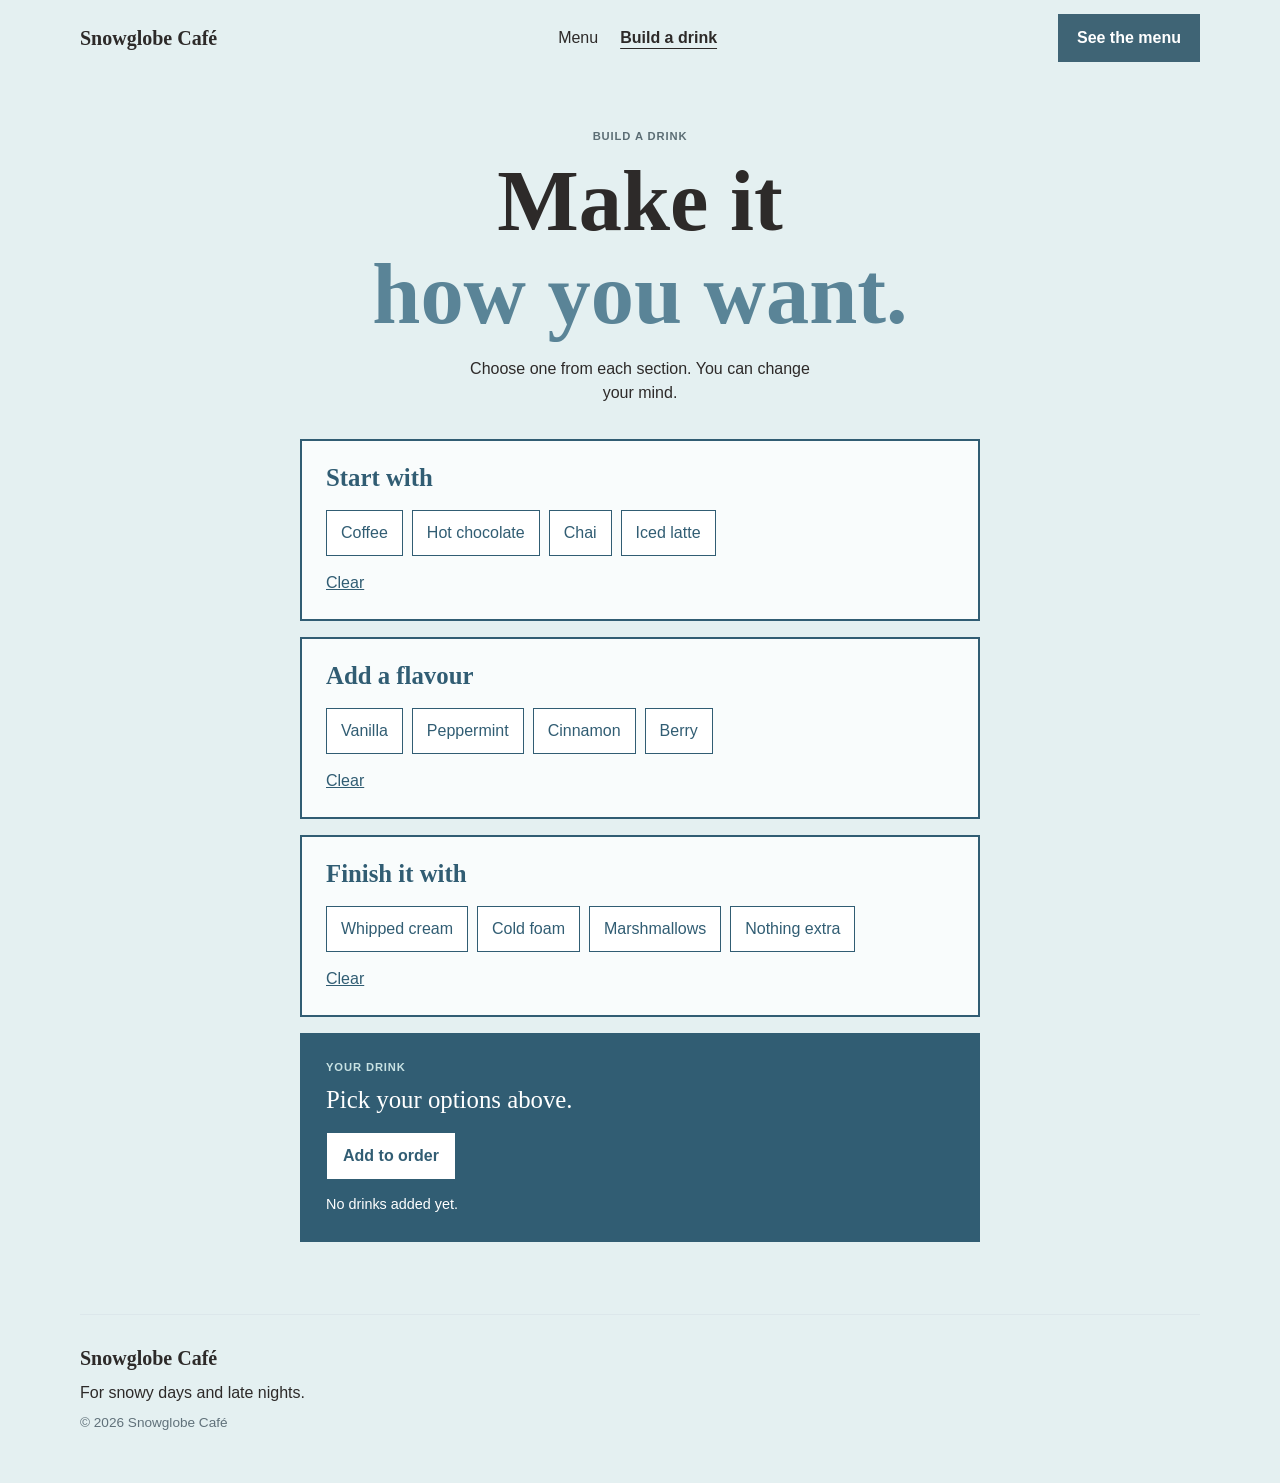
==== build.html @ c682e5c0 "commit i lost track" ====
<!doctype html>
<html lang="en">
<head>
  <meta charset="utf-8">
  <meta name="viewport" content="width=device-width, initial-scale=1">
  <meta name="description" content="Build a drink at Snowglobe Caf&eacute;.">
  <title>Build a drink | Snowglobe Caf&eacute;</title>
  <link rel="stylesheet" href="style.css">
</head>

<body class="build-page">
  <header class="navbar">
    <a class="logo" href="index.html">Snowglobe Caf&eacute;</a>
    <nav aria-label="Primary navigation">
      <a href="explore.html">Menu</a>
      <a class="active" href="build.html">Build a drink</a>
    </nav>
    <a class="nav-button" href="explore.html">See the menu</a>
  </header>

  <main class="builder">
    <section class="builder-header" aria-labelledby="builder-title">
      <p class="eyebrow">Build a drink</p>
      <h1 id="builder-title">Make it<br><span>how you want.</span></h1>
      <p>Choose one from each section. You can change your mind.</p>
    </section>

    <section class="choice-card" data-choice-group="base">
      <h2>Start with</h2>
      <div class="choice-row">
        <button class="choice-option" type="button" data-choice="Coffee">Coffee</button>
        <button class="choice-option" type="button" data-choice="Hot chocolate">Hot chocolate</button>
        <button class="choice-option" type="button" data-choice="Chai">Chai</button>
        <button class="choice-option" type="button" data-choice="Iced latte">Iced latte</button>
      </div>
      <button class="clear-selection" type="button">Clear</button>
    </section>

    <section class="choice-card" data-choice-group="flavour">
      <h2>Add a flavour</h2>
      <div class="choice-row">
        <button class="choice-option" type="button" data-choice="Vanilla">Vanilla</button>
        <button class="choice-option" type="button" data-choice="Peppermint">Peppermint</button>
        <button class="choice-option" type="button" data-choice="Cinnamon">Cinnamon</button>
        <button class="choice-option" type="button" data-choice="Berry">Berry</button>
      </div>
      <button class="clear-selection" type="button">Clear</button>
    </section>

    <section class="choice-card" data-choice-group="finish">
      <h2>Finish it with</h2>
      <div class="choice-row">
        <button class="choice-option" type="button" data-choice="Whipped cream">Whipped cream</button>
        <button class="choice-option" type="button" data-choice="Cold foam">Cold foam</button>
        <button class="choice-option" type="button" data-choice="Marshmallows">Marshmallows</button>
        <button class="choice-option" type="button" data-choice="Nothing extra">Nothing extra</button>
      </div>
      <button class="clear-selection" type="button">Clear</button>
    </section>

    <section class="order-card" aria-live="polite">
      <p class="eyebrow">Your drink</p>
      <p class="order-summary">Pick your options above.</p>
      <button id="place-order" type="button">Add to order</button>
      <p id="order-count">No drinks added yet.</p>
    </section>
  </main>

  <footer>
    <a class="footer-logo" href="index.html">Snowglobe Caf&eacute;</a>
    <p>For snowy days and late nights.</p>
    <p class="copyright">&copy; 2026 Snowglobe Caf&eacute;</p>
  </footer>

  <script src="script.js"></script>
</body>
</html>
---- style.css ----
* {
  box-sizing: border-box;
}

body {
  margin: 0;
  color: #2d2a29;
  background: #f7f3ee;
  font-family: "Trebuchet MS", "Segoe UI", Arial, sans-serif;
  line-height: 1.5;
}

a {
  color: inherit;
}

.navbar,
.hero,
.page-header,
.menu-filter,
.menu-grid,
.intro,
.features,
.cta,
.build-cta,
footer {
  width: min(1120px, calc(100% - 40px));
  margin-inline: auto;
}

.navbar {
  min-height: 76px;
  display: flex;
  align-items: center;
  justify-content: space-between;
  gap: 24px;
}

.page-header {
  padding-top: 28px;
  padding-bottom: 12px;
}

.logo,
.footer-logo {
  font-family: Georgia, serif;
  font-size: 1.25rem;
  font-weight: 700;
  text-decoration: none;
}

nav { display: flex; gap: 22px; }
nav a { text-decoration: none; }
nav a.active { font-weight: 700; text-decoration: underline; text-underline-offset: 5px; }

.nav-button,
.primary-button {
  display: inline-block;
  padding: 11px 18px;
  color: #fff;
  background: #3f6475;
  border: 1px solid #3f6475;
  font-weight: 700;
  text-decoration: none;
}

.eyebrow,
.drink-category {
  margin: 0 0 10px;
  color: #5b6d74;
  font-size: .7rem;
  font-weight: 700;
  letter-spacing: .08em;
  text-transform: uppercase;
}

.hero,
.page-header {
  padding-block: 80px 56px;
}

.hero { display: grid; grid-template-columns: 1.2fr .8fr; gap: 56px; align-items: center; }
h1, h2, h3 { font-family: Georgia, serif; line-height: 1.08; }
h1 { margin: 0; font-size: clamp(2.4rem, 5vw, 5.5rem); }
h1 span { color: #5a8497; }
.page-header h1 {
  line-height: .95;
  letter-spacing: -.05em;
}
.page-header .eyebrow {
  letter-spacing: .12em;
  font-size: .72rem;
}
.page-header > p:last-child {
  max-width: 700px;
  font-size: clamp(1.1rem, 1.6vw, 1.5rem);
  line-height: 1.35;
}
.hero-description { max-width: 510px; font-size: 1.08rem; }
.hero-buttons { display: flex; flex-wrap: wrap; gap: 18px; margin-top: 26px; align-items: center; }
.secondary-button { font-weight: 700; text-decoration: none; }
.snow-globe { padding: 18px; border: 1px solid #dce7eb; }
.drink-card { background: #fff; overflow: hidden; }
.drink-info { padding: 20px; }
.drink-info h2 { margin: 0 0 14px; }

.drink-image img,
.feature-card img {
  aspect-ratio: 1 / 1;
  display: block;
  object-fit: cover;
}

.drink-image img {
  width: min(220px, 100%);
}

.feature-card img {
  width: 150px;
  max-width: 100%;
}

.page-header { padding-bottom: 28px; }
.page-header h1 { margin-bottom: 20px; }
.menu-filter { display: flex; flex-wrap: wrap; gap: 10px; padding-block: 24px 34px; }
.filter-button { padding: 9px 15px; border: 1px solid #cabfb6; color: #3a4d57; background: #f3eee8; font: inherit; cursor: pointer; }
.filter-button.active, .filter-button:hover { color: #fff; background: #3f6475; border-color: #3f6475; }

.menu-layout { display: grid; grid-template-columns: minmax(0, 1fr) 290px; gap: 24px; align-items: start; }
.menu-grid { display: grid; grid-template-columns: repeat(2, minmax(0, 1fr)); gap: 20px; }
.menu-card { overflow: hidden; border: 1px solid #d8d0c7; background: #fffaf6; }
.menu-card[hidden] { display: none; }
.menu-card > img { display: block; width: 100%; aspect-ratio: 1 / 1; object-fit: cover; }
.menu-card-content { padding: 18px; }
.drink-title { display: flex; justify-content: space-between; gap: 12px; align-items: baseline; }
.drink-title h2 { margin: 0; font-size: 1.35rem; }
.drink-title strong { white-space: nowrap; color: #355d6a; }
.menu-card-content > p:last-child { margin-bottom: 0; font-size: .95rem; }
.select-button {
  margin-top: 14px; width: 100%; border: 0; background: #e8ddd1; color: #2d2a29; padding: 10px 12px; font: inherit; font-weight: 700; cursor: pointer;
}
.select-button:hover { background: #dcc8b6; }
.cart-panel {
  position: sticky; top: 20px; padding: 22px 18px; border: 1px solid #d8d0c7; background: #f1e9e1;
}
.cart-panel h2 { margin-top: 0; margin-bottom: 16px; font-size: 1.6rem; }
.cart-list { list-style: none; margin: 0 0 18px; padding: 0; display: grid; gap: 10px; }
.cart-list li { display: flex; justify-content: space-between; gap: 12px; padding-bottom: 10px; border-bottom: 1px solid #d8d0c7; }
.cart-list li:last-child { border-bottom: 0; }
.empty-cart { color: #60717a; }
.cart-item-name { font-weight: 700; }
.cart-total { display: flex; justify-content: space-between; align-items: center; margin: 18px 0; padding-top: 12px; border-top: 1px solid #d8d0c7; font-size: 1.05rem; }
.cart-button { width: 100%; border: 0; text-align: center; }

.build-cta, .cta { margin-block: 80px; padding: 46px; color: #fff; background: #315d73; }
.build-cta .eyebrow { color: #d6ecf3; }
.build-cta h2 { margin: 0; font-size: clamp(2rem, 4vw, 3rem); }
.build-cta > p:not(.eyebrow) { max-width: 500px; }
.build-cta .primary-button { margin-top: 12px; color: #315d73; background: #fff; }

footer { padding-block: 28px 42px; border-top: 1px solid #dce7eb; }
footer p { margin: 8px 0; }
.copyright { color: #60717a; font-size: .85rem; }

.build-page { background: #e4f0f1; }
.builder { width: min(680px, calc(100% - 40px)); margin: 0 auto; padding-block: 52px 72px; }
.builder-header { text-align: center; margin-bottom: 34px; }
.builder-header h1 { margin-bottom: 16px; font-size: clamp(3rem, 8vw, 5.4rem); }
.builder-header > p:last-child { margin-inline: auto; max-width: 360px; }
.choice-card,
.order-card { padding: 24px; border: 2px solid #315d73; background: #f9fcfc; }
.choice-card + .choice-card,
.choice-card + .order-card { margin-top: 16px; }
.choice-card h2 { margin: 0 0 18px; color: #315d73; font-size: 1.55rem; }
.choice-row { display: flex; flex-wrap: wrap; gap: 9px; }
.choice-option,
.clear-selection,
#place-order { border: 1px solid #315d73; font: inherit; cursor: pointer; }
.choice-option { padding: 10px 14px; color: #315d73; background: #fff; }
.choice-option:hover,
.choice-option.selected { color: #fff; background: #315d73; }
.clear-selection { margin-top: 15px; padding: 0; border: 0; color: #315d73; background: transparent; text-decoration: underline; }
.order-card { margin-top: 16px; color: #fff; background: #315d73; }
.order-card .eyebrow { color: #c8e2e3; }
.order-summary { margin: 0 0 18px; font-family: Georgia, serif; font-size: 1.55rem; line-height: 1.15; }
#place-order { padding: 11px 16px; color: #315d73; background: #fff; font-weight: 700; }
#order-count { margin: 14px 0 0; font-size: .9rem; }

.intro,
.features { padding-block: 64px; }

.intro { border-top: 1px solid #dce7eb; }
.intro h2 { margin: 0; font-size: clamp(2rem, 4vw, 3rem); }
.intro > p:not(.eyebrow) { max-width: 570px; }
.intro a { color: #315d73; font-weight: 700; }

.features { display: grid; grid-template-columns: repeat(3, 1fr); gap: 32px; border-top: 1px solid #dce7eb; }
.section-heading { grid-column: 1 / -1; }
.section-heading h2 { margin: 0; font-size: clamp(2rem, 4vw, 3rem); }
.feature-card { border-top: 2px solid #315d73; padding-top: 16px; }
.feature-card h3 { margin: 0 0 14px; font-size: 1.4rem; }
.feature-card img { margin-bottom: 14px; }

@media (max-width: 800px) {
  .hero { grid-template-columns: 1fr; gap: 30px; }
  .menu-grid { grid-template-columns: repeat(2, 1fr); }
  .features { grid-template-columns: repeat(2, 1fr); }
}

@media (max-width: 560px) {
  .navbar { flex-wrap: wrap; padding-block: 18px; }
  nav { order: 3; width: 100%; }
  .nav-button { margin-left: auto; }
  .hero, .page-header { padding-block: 46px 32px; }
  .menu-grid { grid-template-columns: 1fr; }
  .features { grid-template-columns: 1fr; }
  .build-cta, .cta { margin-block: 48px; padding: 30px; }
  .builder { padding-top: 28px; }
}
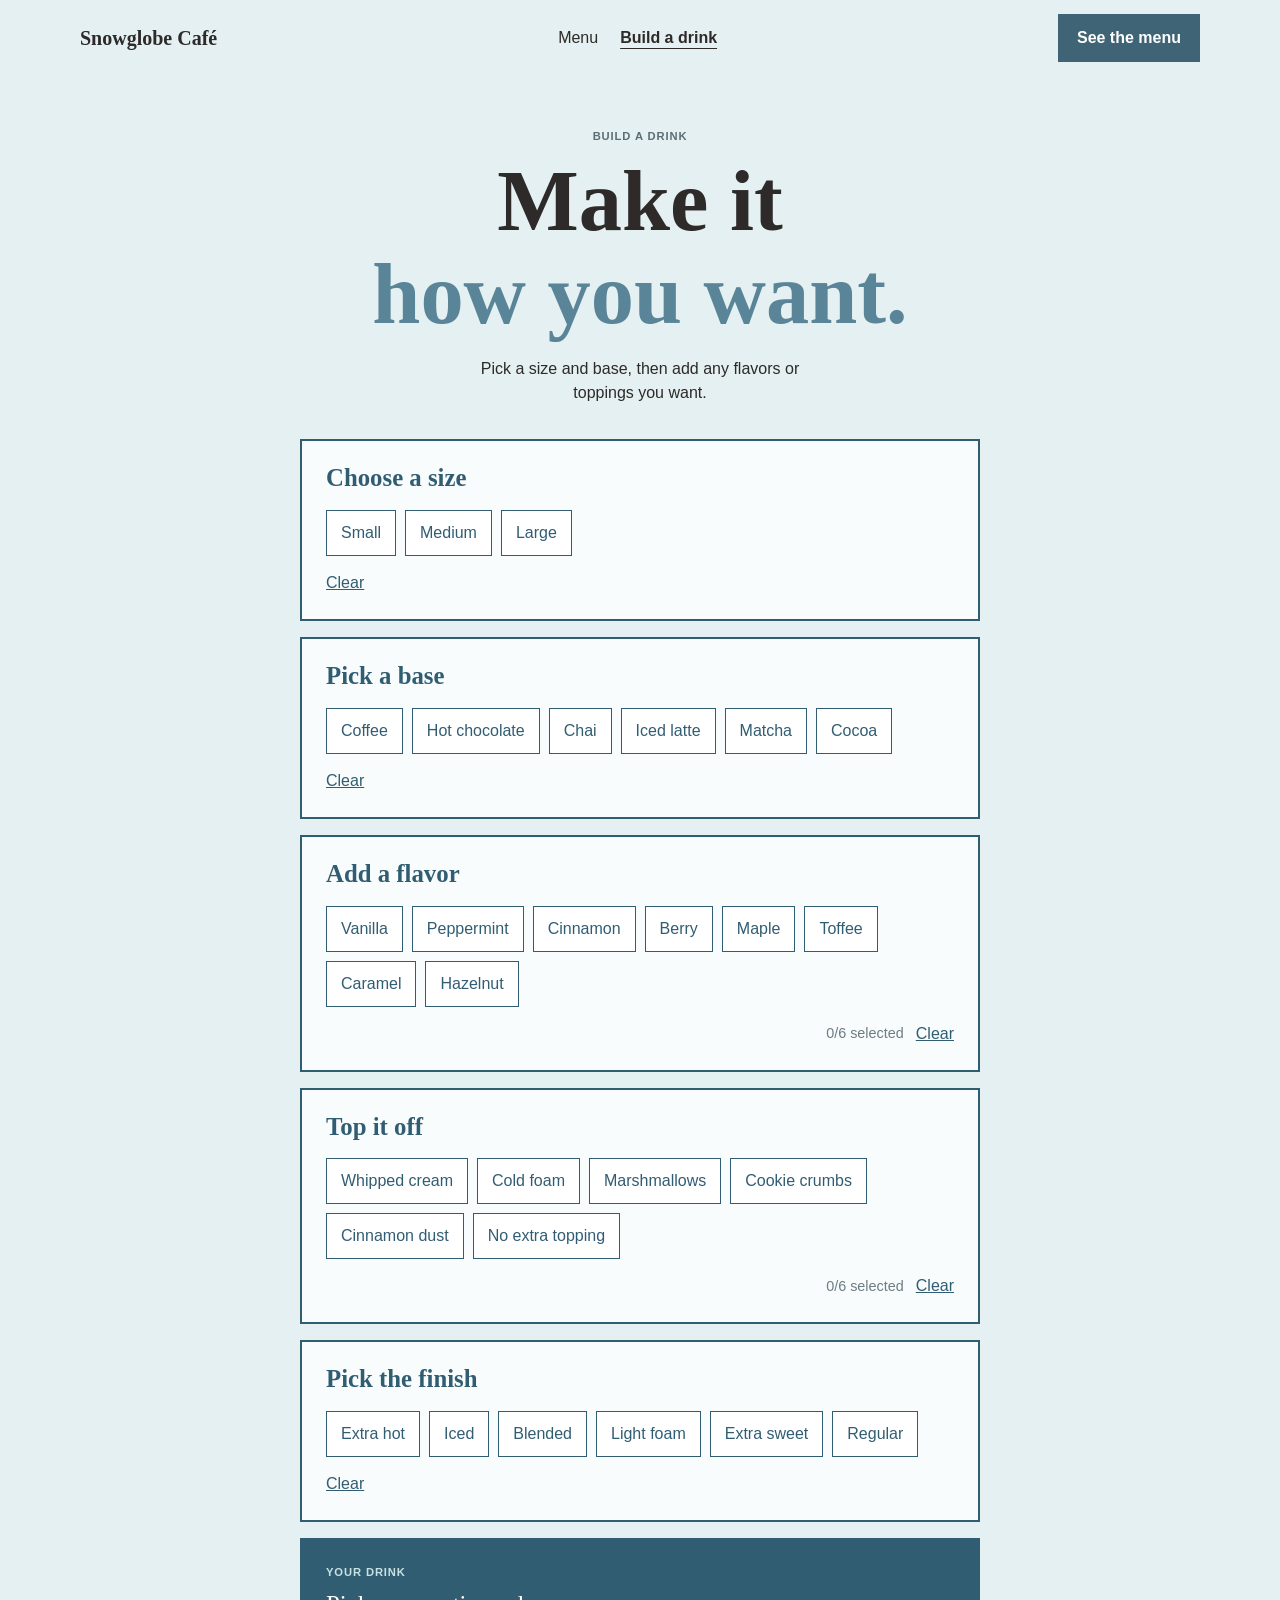
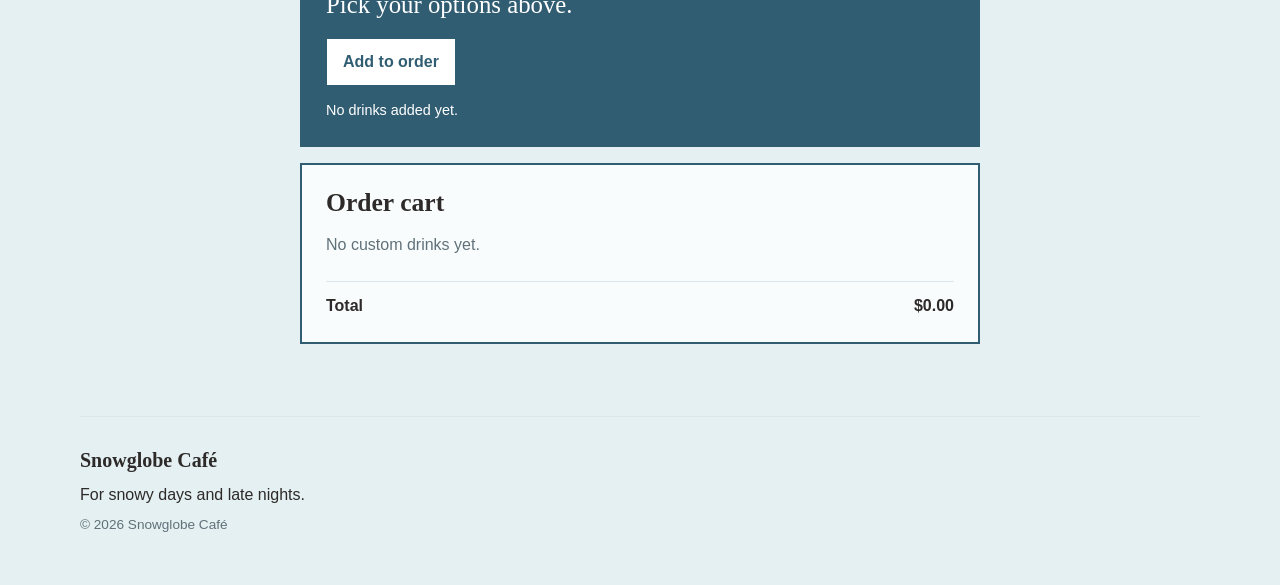
==== commit d0d55353: "finished build page i hope" ====
--- a/build.html
+++ b/build.html
@@ -22,38 +22,75 @@
     <section class="builder-header" aria-labelledby="builder-title">
       <p class="eyebrow">Build a drink</p>
       <h1 id="builder-title">Make it<br><span>how you want.</span></h1>
-      <p>Choose one from each section. You can change your mind.</p>
+      <p>Pick a size and base, then add any flavors or toppings you want.</p>
+    </section>
+
+    <section class="choice-card" data-choice-group="size">
+      <h2>Choose a size</h2>
+      <div class="choice-row">
+        <button class="choice-option" type="button" data-choice="Small">Small</button>
+        <button class="choice-option" type="button" data-choice="Medium">Medium</button>
+        <button class="choice-option" type="button" data-choice="Large">Large</button>
+      </div>
+      <button class="clear-selection" type="button">Clear</button>
     </section>
 
     <section class="choice-card" data-choice-group="base">
-      <h2>Start with</h2>
+      <h2>Pick a base</h2>
       <div class="choice-row">
         <button class="choice-option" type="button" data-choice="Coffee">Coffee</button>
         <button class="choice-option" type="button" data-choice="Hot chocolate">Hot chocolate</button>
         <button class="choice-option" type="button" data-choice="Chai">Chai</button>
         <button class="choice-option" type="button" data-choice="Iced latte">Iced latte</button>
+        <button class="choice-option" type="button" data-choice="Matcha">Matcha</button>
+        <button class="choice-option" type="button" data-choice="Cocoa">Cocoa</button>
       </div>
       <button class="clear-selection" type="button">Clear</button>
     </section>
 
     <section class="choice-card" data-choice-group="flavour">
-      <h2>Add a flavour</h2>
+      <h2>Add a flavor</h2>
       <div class="choice-row">
         <button class="choice-option" type="button" data-choice="Vanilla">Vanilla</button>
         <button class="choice-option" type="button" data-choice="Peppermint">Peppermint</button>
         <button class="choice-option" type="button" data-choice="Cinnamon">Cinnamon</button>
         <button class="choice-option" type="button" data-choice="Berry">Berry</button>
+        <button class="choice-option" type="button" data-choice="Maple">Maple</button>
+        <button class="choice-option" type="button" data-choice="Toffee">Toffee</button>
+        <button class="choice-option" type="button" data-choice="Caramel">Caramel</button>
+        <button class="choice-option" type="button" data-choice="Hazelnut">Hazelnut</button>
       </div>
-      <button class="clear-selection" type="button">Clear</button>
+      <div class="choice-actions">
+        <span class="selection-count" aria-live="polite">0/6 selected</span>
+        <button class="clear-selection" type="button">Clear</button>
+      </div>
     </section>
 
-    <section class="choice-card" data-choice-group="finish">
-      <h2>Finish it with</h2>
+    <section class="choice-card" data-choice-group="topping">
+      <h2>Top it off</h2>
       <div class="choice-row">
         <button class="choice-option" type="button" data-choice="Whipped cream">Whipped cream</button>
         <button class="choice-option" type="button" data-choice="Cold foam">Cold foam</button>
         <button class="choice-option" type="button" data-choice="Marshmallows">Marshmallows</button>
-        <button class="choice-option" type="button" data-choice="Nothing extra">Nothing extra</button>
+        <button class="choice-option" type="button" data-choice="Cookie crumbs">Cookie crumbs</button>
+        <button class="choice-option" type="button" data-choice="Cinnamon dust">Cinnamon dust</button>
+        <button class="choice-option" type="button" data-choice="No extra topping">No extra topping</button>
+      </div>
+      <div class="choice-actions">
+        <span class="selection-count" aria-live="polite">0/6 selected</span>
+        <button class="clear-selection" type="button">Clear</button>
+      </div>
+    </section>
+
+    <section class="choice-card" data-choice-group="finish">
+      <h2>Pick the finish</h2>
+      <div class="choice-row">
+        <button class="choice-option" type="button" data-choice="Extra hot">Extra hot</button>
+        <button class="choice-option" type="button" data-choice="Iced">Iced</button>
+        <button class="choice-option" type="button" data-choice="Blended">Blended</button>
+        <button class="choice-option" type="button" data-choice="Light foam">Light foam</button>
+        <button class="choice-option" type="button" data-choice="Extra sweet">Extra sweet</button>
+        <button class="choice-option" type="button" data-choice="Regular">Regular</button>
       </div>
       <button class="clear-selection" type="button">Clear</button>
     </section>
@@ -64,6 +101,17 @@
       <button id="place-order" type="button">Add to order</button>
       <p id="order-count">No drinks added yet.</p>
     </section>
+
+    <aside class="custom-cart-panel" aria-live="polite">
+      <h2>Order cart</h2>
+      <ul id="custom-order-list" class="custom-cart-list">
+        <li class="empty-cart">No custom drinks yet.</li>
+      </ul>
+      <div class="custom-cart-total">
+        <span>Total</span>
+        <strong id="custom-order-total">$0.00</strong>
+      </div>
+    </aside>
   </main>
 
   <footer>
@@ -72,6 +120,6 @@
     <p class="copyright">&copy; 2026 Snowglobe Caf&eacute;</p>
   </footer>
 
-  <script src="script.js"></script>
+  <script src="script.js?v=2"></script>
 </body>
 </html>
--- a/style.css
+++ b/style.css
@@ -168,10 +168,14 @@
 .builder-header h1 { margin-bottom: 16px; font-size: clamp(3rem, 8vw, 5.4rem); }
 .builder-header > p:last-child { margin-inline: auto; max-width: 360px; }
 .choice-card,
-.order-card { padding: 24px; border: 2px solid #315d73; background: #f9fcfc; }
+.order-card,
+.custom-cart-panel { padding: 24px; border: 2px solid #315d73; background: #f9fcfc; }
 .choice-card + .choice-card,
-.choice-card + .order-card { margin-top: 16px; }
+.choice-card + .order-card,
+.choice-card + .custom-cart-panel { margin-top: 16px; }
 .choice-card h2 { margin: 0 0 18px; color: #315d73; font-size: 1.55rem; }
+.choice-actions { display: flex; align-items: center; justify-content: flex-end; gap: 12px; margin-top: 15px; }
+.selection-count { color: #6c7d83; font-size: 0.9rem; }
 .choice-row { display: flex; flex-wrap: wrap; gap: 9px; }
 .choice-option,
 .clear-selection,
@@ -180,11 +184,22 @@
 .choice-option:hover,
 .choice-option.selected { color: #fff; background: #315d73; }
 .clear-selection { margin-top: 15px; padding: 0; border: 0; color: #315d73; background: transparent; text-decoration: underline; }
+.choice-actions .clear-selection { margin-top: 0; }
 .order-card { margin-top: 16px; color: #fff; background: #315d73; }
 .order-card .eyebrow { color: #c8e2e3; }
 .order-summary { margin: 0 0 18px; font-family: Georgia, serif; font-size: 1.55rem; line-height: 1.15; }
 #place-order { padding: 11px 16px; color: #315d73; background: #fff; font-weight: 700; }
 #order-count { margin: 14px 0 0; font-size: .9rem; }
+.custom-cart-panel { margin-top: 16px; }
+.custom-cart-panel h2 { margin: 0 0 16px; font-size: 1.6rem; }
+.custom-cart-list { list-style: none; padding: 0; margin: 0 0 14px; display: grid; gap: 10px; }
+.custom-cart-list li { display: flex; justify-content: space-between; align-items: center; gap: 12px; padding-bottom: 10px; border-bottom: 1px solid #dce7eb; }
+.custom-cart-list li:last-child { border-bottom: 0; }
+.custom-cart-item { display: flex; flex-direction: column; gap: 2px; }
+.remove-item {
+  border: 1px solid #315d73; background: transparent; color: #315d73; padding: 4px 8px; font: inherit; cursor: pointer;
+}
+.custom-cart-total { display: flex; justify-content: space-between; align-items: center; padding-top: 12px; border-top: 1px solid #dce7eb; font-weight: 700; }
 
 .intro,
 .features { padding-block: 64px; }
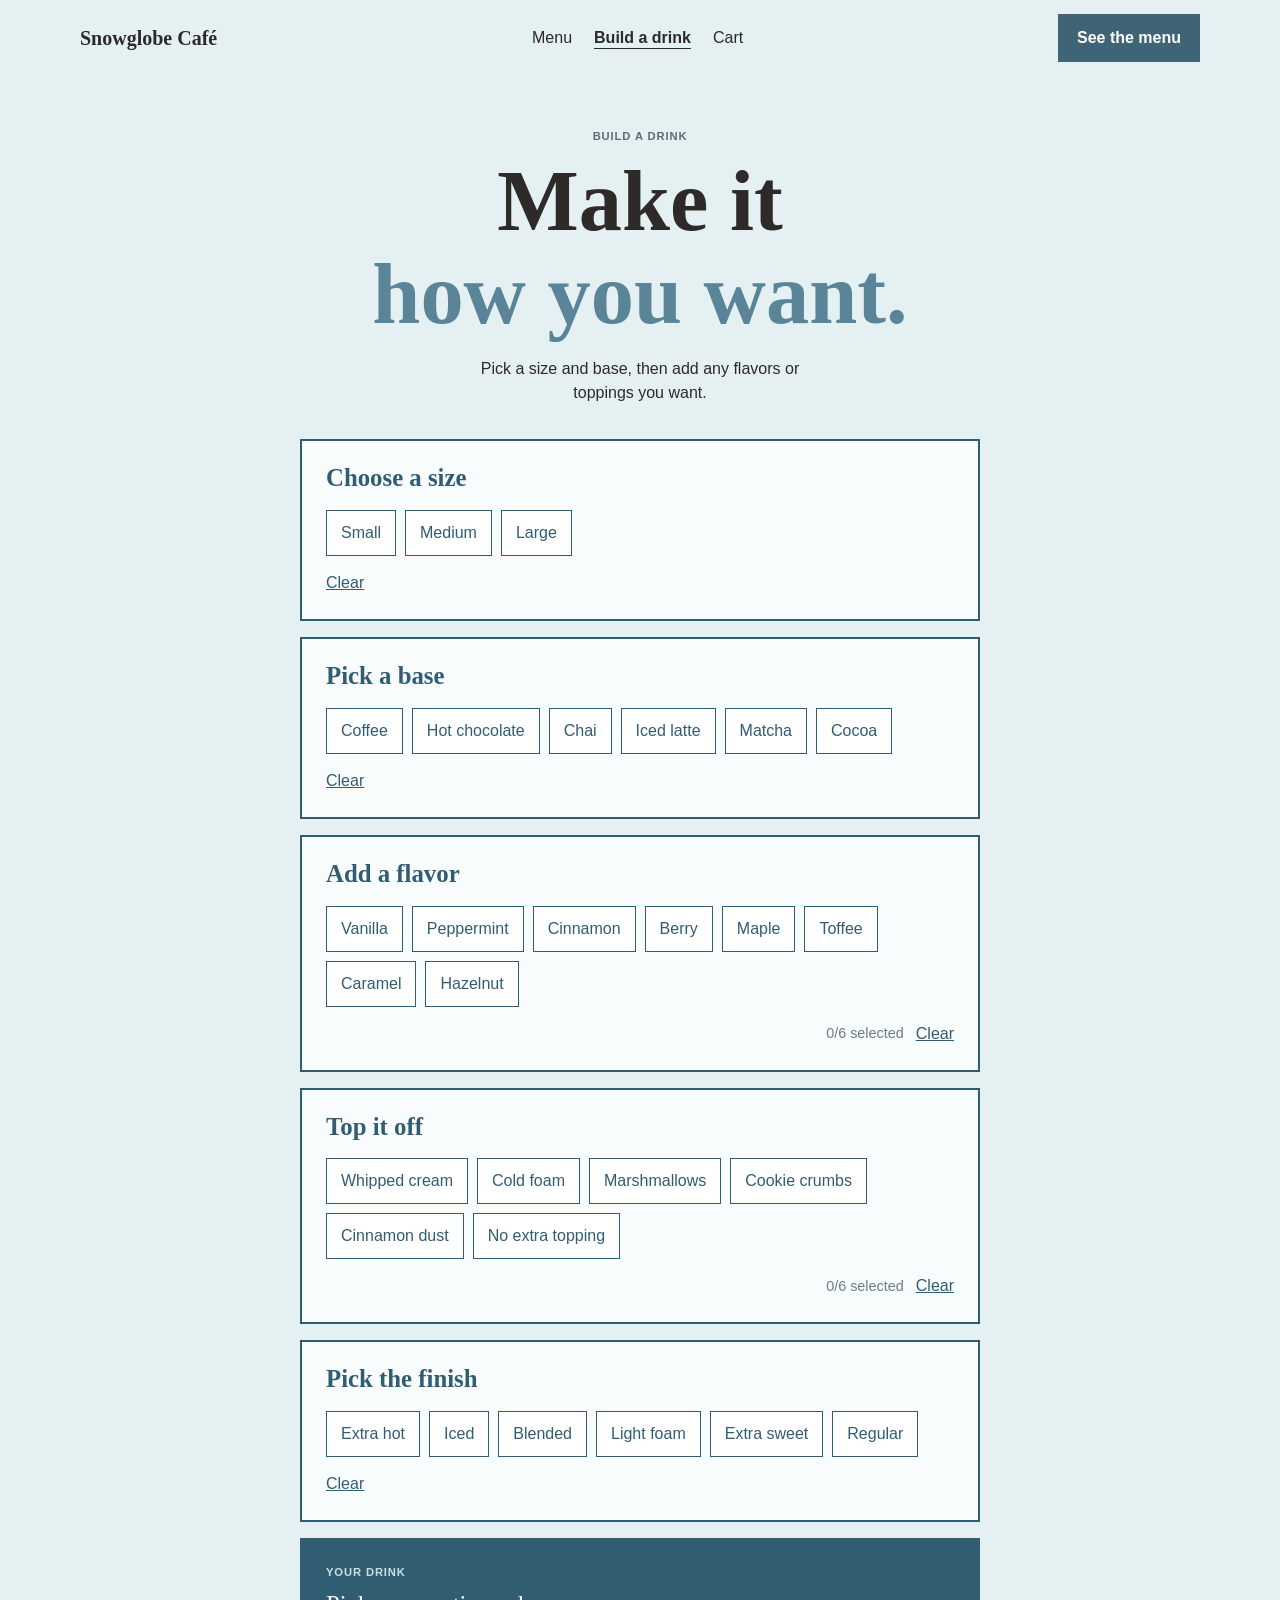
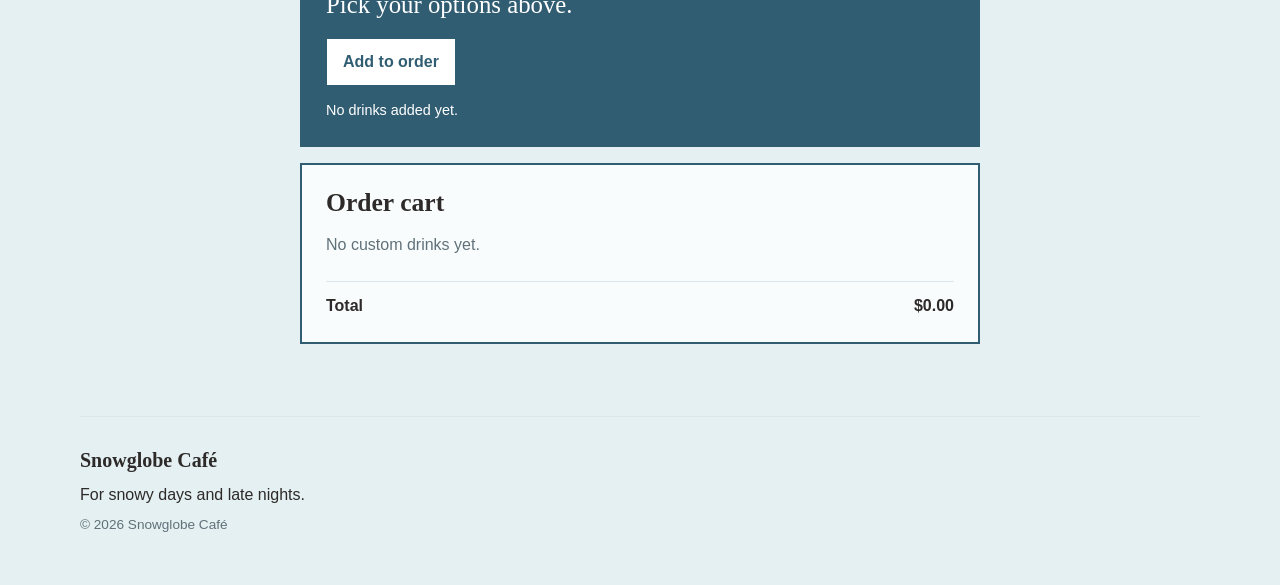
==== commit f80d647b: "made cart.htmll" ====
--- a/build.html
+++ b/build.html
@@ -14,6 +14,7 @@
     <nav aria-label="Primary navigation">
       <a href="explore.html">Menu</a>
       <a class="active" href="build.html">Build a drink</a>
+      <a href="cart.html">Cart</a>
     </nav>
     <a class="nav-button" href="explore.html">See the menu</a>
   </header>
--- a/style.css
+++ b/style.css
@@ -163,6 +163,16 @@
 .copyright { color: #60717a; font-size: .85rem; }
 
 .build-page { background: #e4f0f1; }
+.cart-page { background: #f7f3ee; }
+.cart-header { padding-bottom: 28px; }
+.cart-page-panel { width: min(680px, calc(100% - 40px)); margin: 0 auto 72px; padding: 24px; border: 2px solid #315d73; background: #fff; }
+.full-cart-list { list-style: none; padding: 0; margin: 0 0 18px; display: grid; gap: 12px; }
+.full-cart-list li { display: flex; justify-content: space-between; align-items: center; gap: 16px; padding-bottom: 12px; border-bottom: 1px solid #dce7eb; }
+.full-cart-list li:last-child { border-bottom: 0; }
+.full-cart-total { display: flex; justify-content: space-between; padding-top: 16px; border-top: 2px solid #315d73; font-size: 1.1rem; }
+.cart-page-panel .cart-button { margin-top: 22px; }
+.cart-button:disabled { cursor: not-allowed; opacity: .5; }
+.checkout-message { margin: 14px 0 0; color: #315d73; font-weight: 700; }
 .builder { width: min(680px, calc(100% - 40px)); margin: 0 auto; padding-block: 52px 72px; }
 .builder-header { text-align: center; margin-bottom: 34px; }
 .builder-header h1 { margin-bottom: 16px; font-size: clamp(3rem, 8vw, 5.4rem); }
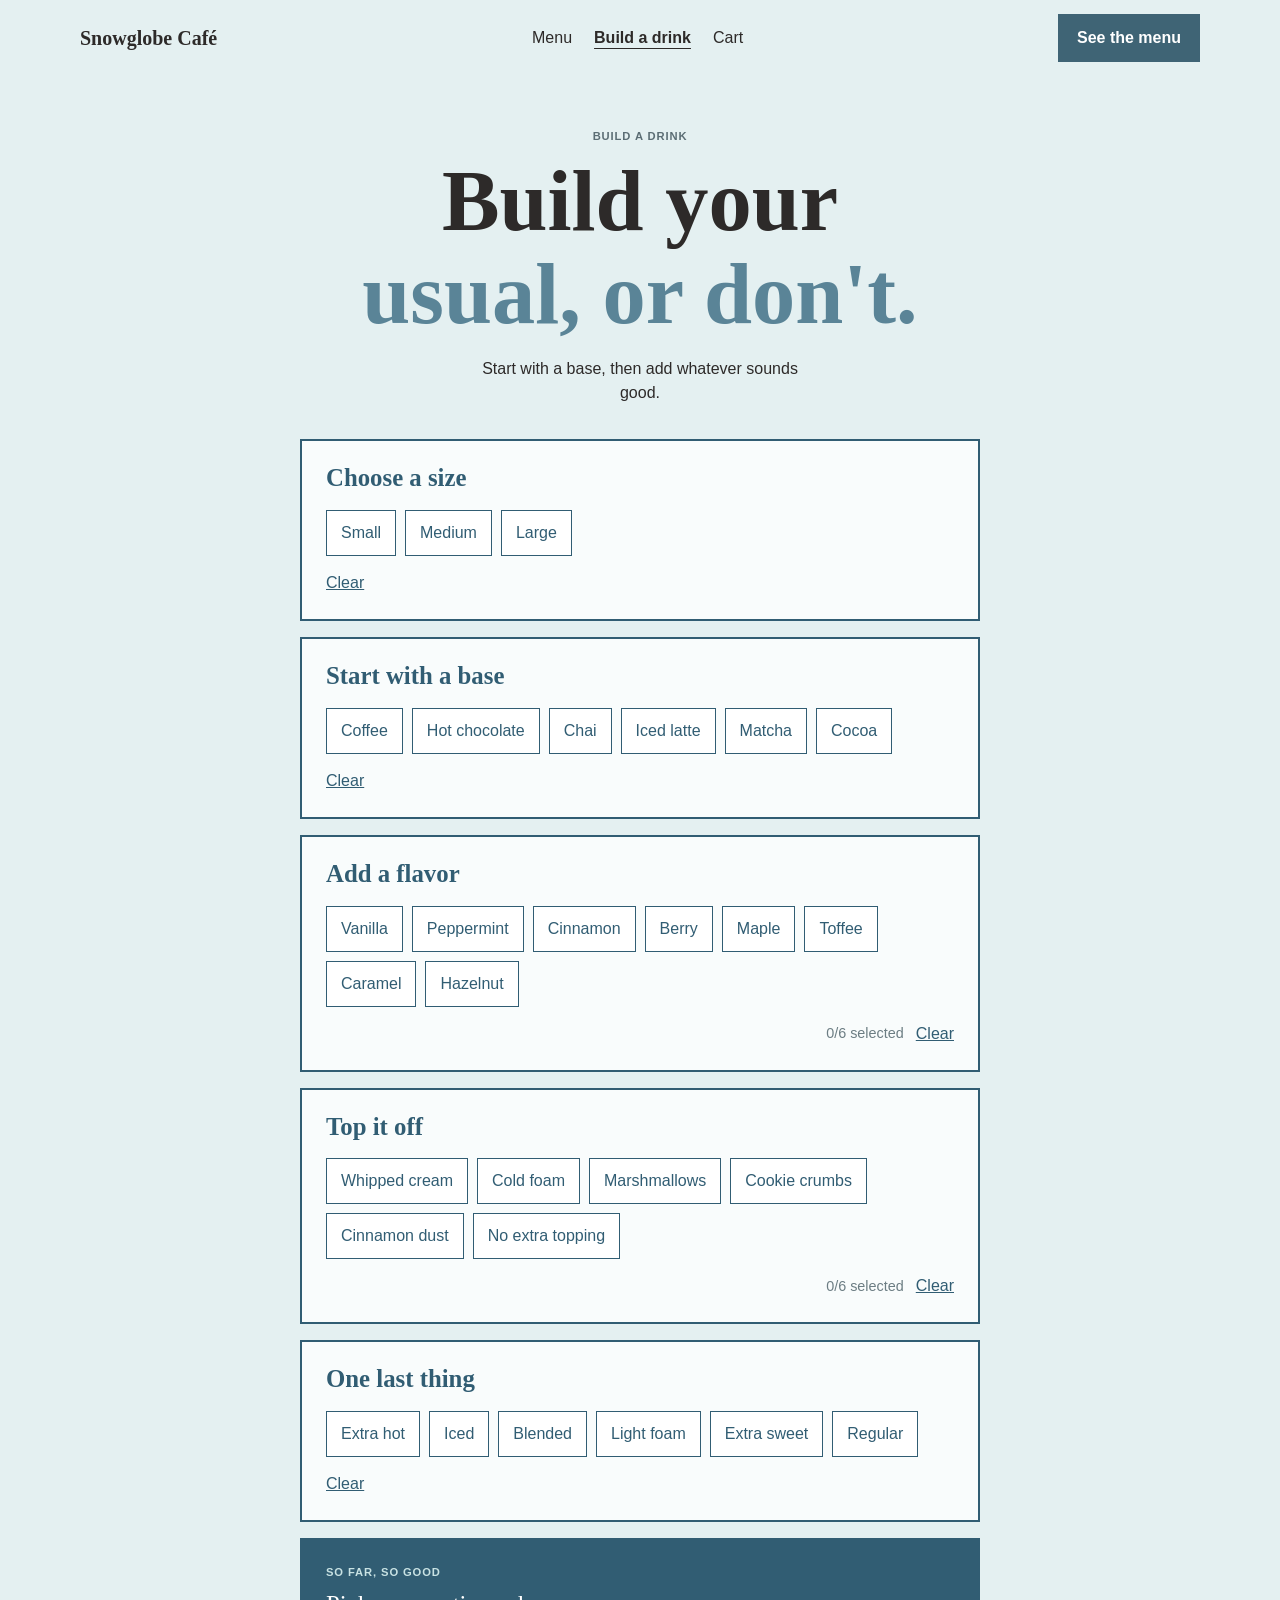
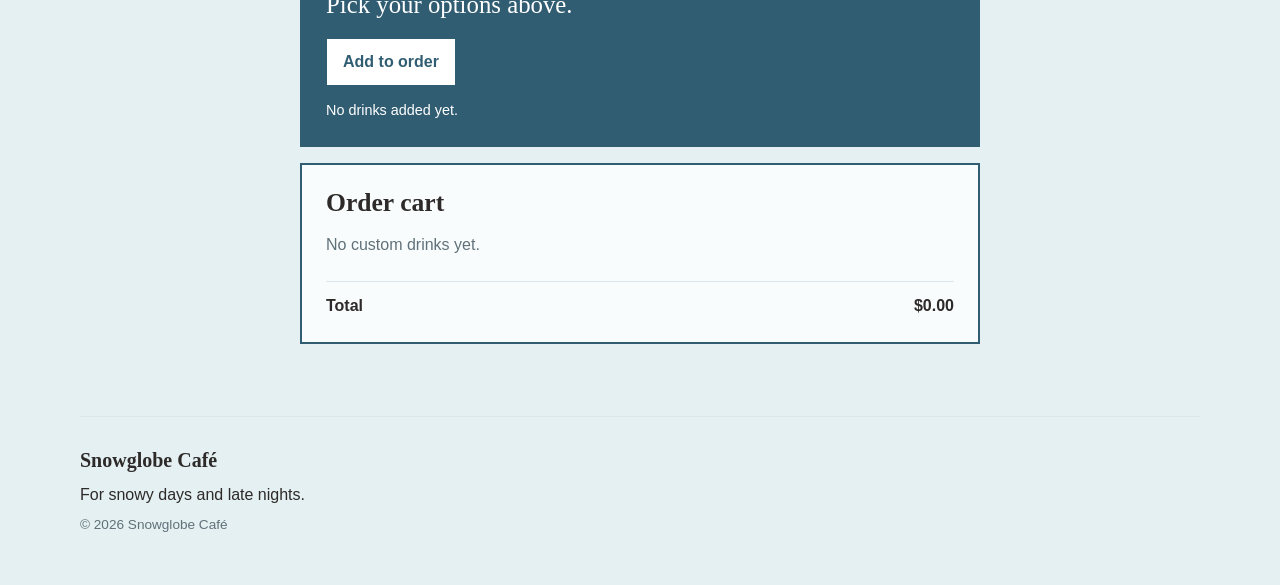
==== commit 5767cc86: "Revise text for clarity and engagement across multiple HTML pages" ====
--- a/build.html
+++ b/build.html
@@ -22,8 +22,8 @@
   <main class="builder">
     <section class="builder-header" aria-labelledby="builder-title">
       <p class="eyebrow">Build a drink</p>
-      <h1 id="builder-title">Make it<br><span>how you want.</span></h1>
-      <p>Pick a size and base, then add any flavors or toppings you want.</p>
+      <h1 id="builder-title">Build your<br><span>usual, or don't.</span></h1>
+      <p>Start with a base, then add whatever sounds good.</p>
     </section>
 
     <section class="choice-card" data-choice-group="size">
@@ -37,7 +37,7 @@
     </section>
 
     <section class="choice-card" data-choice-group="base">
-      <h2>Pick a base</h2>
+      <h2>Start with a base</h2>
       <div class="choice-row">
         <button class="choice-option" type="button" data-choice="Coffee">Coffee</button>
         <button class="choice-option" type="button" data-choice="Hot chocolate">Hot chocolate</button>
@@ -49,7 +49,7 @@
       <button class="clear-selection" type="button">Clear</button>
     </section>
 
-    <section class="choice-card" data-choice-group="flavour">
+    <section class="choice-card" data-choice-group="flavor">
       <h2>Add a flavor</h2>
       <div class="choice-row">
         <button class="choice-option" type="button" data-choice="Vanilla">Vanilla</button>
@@ -84,7 +84,7 @@
     </section>
 
     <section class="choice-card" data-choice-group="finish">
-      <h2>Pick the finish</h2>
+      <h2>One last thing</h2>
       <div class="choice-row">
         <button class="choice-option" type="button" data-choice="Extra hot">Extra hot</button>
         <button class="choice-option" type="button" data-choice="Iced">Iced</button>
@@ -97,7 +97,7 @@
     </section>
 
     <section class="order-card" aria-live="polite">
-      <p class="eyebrow">Your drink</p>
+      <p class="eyebrow">So far, so good</p>
       <p class="order-summary">Pick your options above.</p>
       <button id="place-order" type="button">Add to order</button>
       <p id="order-count">No drinks added yet.</p>
--- a/style.css
+++ b/style.css
@@ -128,9 +128,10 @@
 
 .menu-layout { display: grid; grid-template-columns: minmax(0, 1fr) 290px; gap: 24px; align-items: start; }
 .menu-grid { display: grid; grid-template-columns: repeat(2, minmax(0, 1fr)); gap: 20px; }
+.menu-card:nth-child(3n) { transform: translateY(8px); }
 .menu-card { overflow: hidden; border: 1px solid #d8d0c7; background: #fffaf6; }
 .menu-card[hidden] { display: none; }
-.menu-card > img { display: block; width: 100%; aspect-ratio: 1 / 1; object-fit: cover; }
+.menu-card > img { display: block; width: 100%; aspect-ratio: 3 / 2; object-fit: cover; }
 .menu-card-content { padding: 18px; }
 .drink-title { display: flex; justify-content: space-between; gap: 12px; align-items: baseline; }
 .drink-title h2 { margin: 0; font-size: 1.35rem; }
